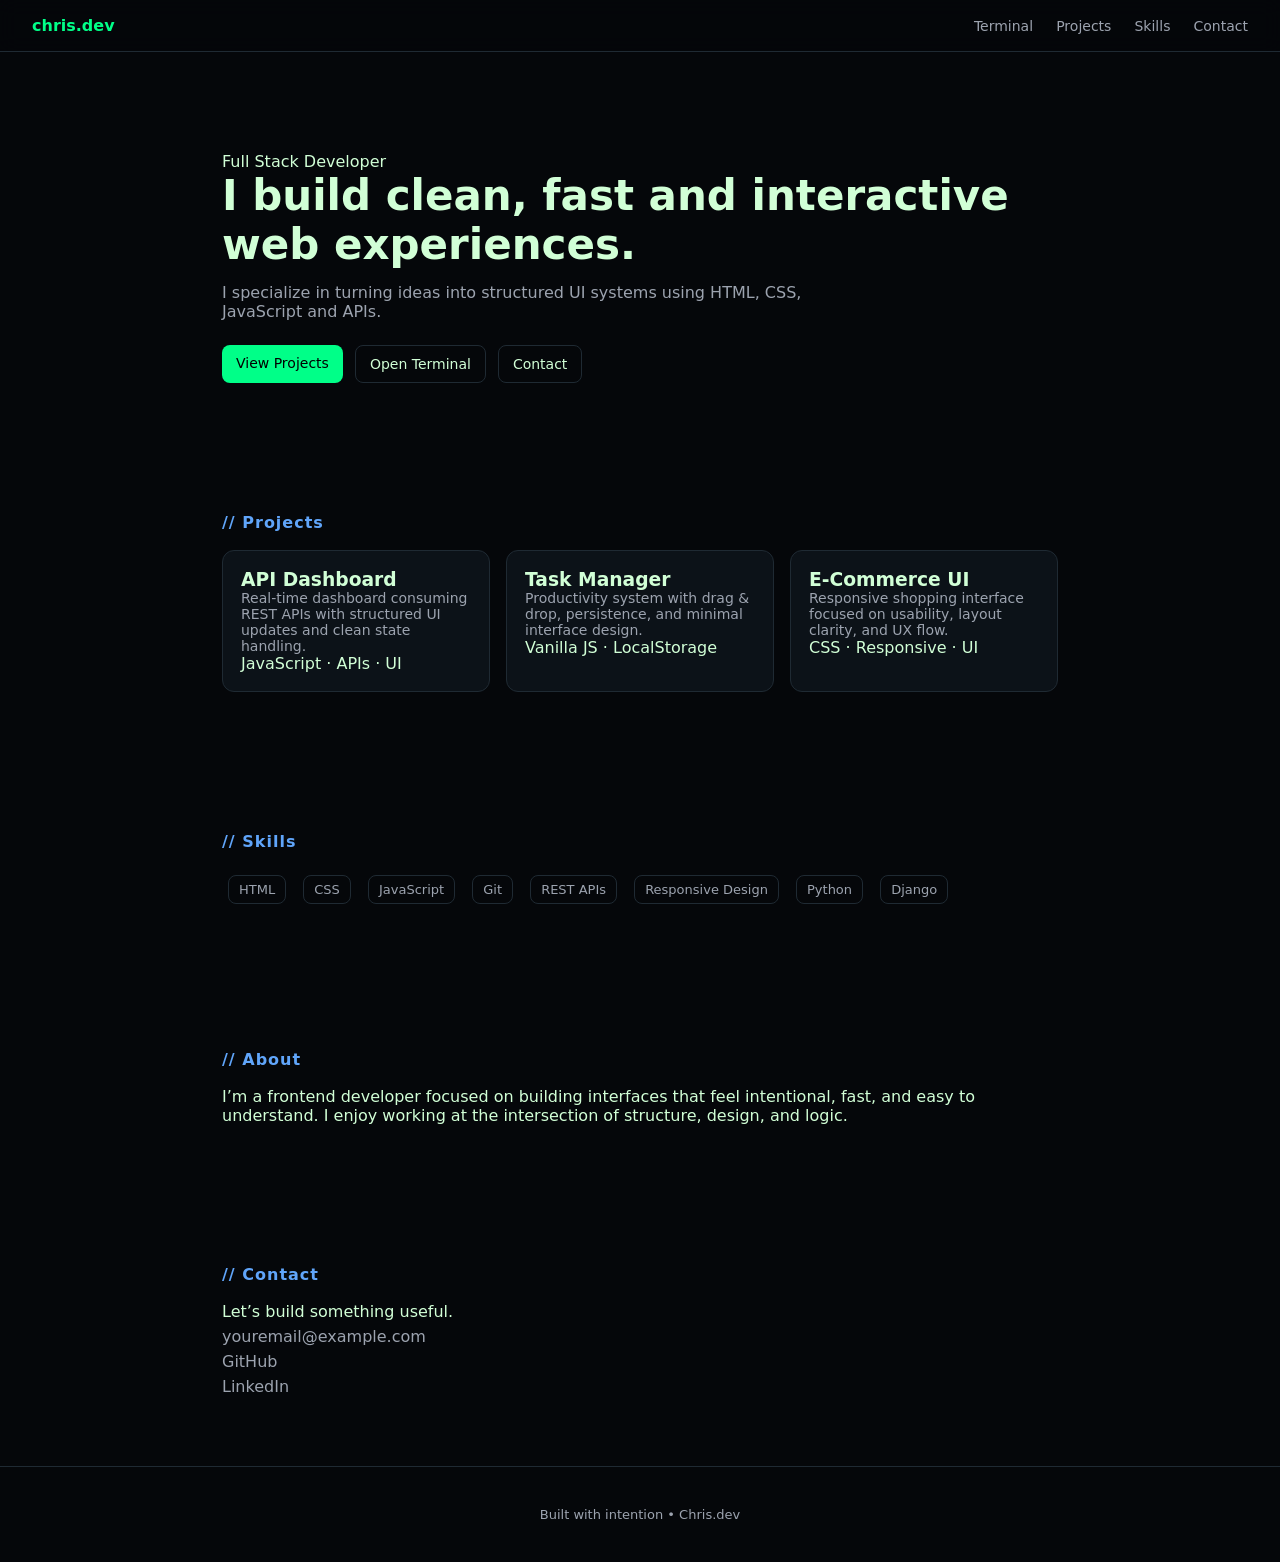
==== portfolio.html @ 82ab964b "Initial commit" ====
<!DOCTYPE html>
<html lang="en">
<head>
  <meta charset="UTF-8" />
  <meta name="viewport" content="width=device-width, initial-scale=1.0"/>
  <title>Chris | Frontend Developer</title>
  <link rel="stylesheet" href="portfolio.css"/>
  <link rel="stylesheet" href="base.css">
</head>

<body>

<header class="nav">
  <div class="logo">chris.dev</div>

  <nav>
    <a href="index.html">Terminal</a>
    <a href="#projects">Projects</a>
    <a href="#skills">Skills</a>
    <a href="#contact">Contact</a>
  </nav>
</header>

<main>

  <!-- HERO -->
  <section class="hero">
    <p class="tag">Full Stack Developer</p>

    <h1>
      I build clean, fast and interactive web experiences.
    </h1>

    <p class="subtitle">
      I specialize in turning ideas into structured UI systems using HTML, CSS, JavaScript and APIs.
    </p>

    <div class="actions">
      <a class="btn primary" href="#projects">View Projects</a>
      <a class="btn" href="index.html">Open Terminal</a>
      <a class="btn ghost" href="mailto:youremail@example.com">Contact</a>
    </div>
  </section>

  <!-- PROJECTS -->
  <section id="projects" class="section">
    <h2>// Projects</h2>

    <div class="grid">

      <article class="card">
        <h3>API Dashboard</h3>
        <p>Real-time dashboard consuming REST APIs with structured UI updates and clean state handling.</p>
        <div class="meta">JavaScript · APIs · UI</div>
      </article>

      <article class="card">
        <h3>Task Manager</h3>
        <p>Productivity system with drag & drop, persistence, and minimal interface design.</p>
        <div class="meta">Vanilla JS · LocalStorage</div>
      </article>

      <article class="card">
        <h3>E-Commerce UI</h3>
        <p>Responsive shopping interface focused on usability, layout clarity, and UX flow.</p>
        <div class="meta">CSS · Responsive · UI</div>
      </article>

    </div>
  </section>

  <!-- SKILLS -->
  <section id="skills" class="section">
    <h2>// Skills</h2>

    <div class="skills">
      <span>HTML</span>
      <span>CSS</span>
      <span>JavaScript</span>
      <span>Git</span>
      <span>REST APIs</span>
      <span>Responsive Design</span>
      <span>Python</span>
      <span>Django</span>
    </div>
  </section>

  <!-- ABOUT -->
  <section class="section">
    <h2>// About</h2>

    <p class="text">
      I’m a frontend developer focused on building interfaces that feel intentional, fast, and easy to understand.
      I enjoy working at the intersection of structure, design, and logic.
    </p>
  </section>

  <!-- CONTACT -->
  <section id="contact" class="section">
    <h2>// Contact</h2>

    <div class="contact">
      <p>Let’s build something useful.</p>

      <a href="mailto:youremail@example.com">youremail@example.com</a>
      <a href="https://github.com/">GitHub</a>
      <a href="https://linkedin.com/">LinkedIn</a>
    </div>
  </section>

</main>

<footer>
  <p>Built with intention • Chris.dev</p>
</footer>

</body>
</html>
---- portfolio.css ----
/* portfolio.css */

/* NAV */
.nav {
  position: sticky;
  top: 0;
  background: rgba(5, 7, 10, 0.85);
  backdrop-filter: blur(10px);
  border-bottom: 1px solid var(--border);

  display: flex;
  justify-content: space-between;
  padding: 16px 32px;
}

.logo {
  color: var(--green);
  font-weight: 600;
}

.nav a {
  color: var(--muted);
  text-decoration: none;
  margin-left: 18px;
  font-size: 14px;
}

.nav a:hover {
  color: var(--text);
}

/* HERO */
.hero {
  max-width: 900px;
  margin: auto;
  padding: 100px 32px 60px;
}

.hero h1 {
  font-size: 42px;
  font-weight: 600;
  margin-bottom: 14px;
}

.subtitle {
  color: var(--muted);
  max-width: 650px;
}

/* BUTTONS */
.actions {
  margin-top: 24px;
  display: flex;
  gap: 12px;
  flex-wrap: wrap;
}

.btn {
  padding: 10px 14px;
  border: 1px solid var(--border);
  border-radius: 8px;
  color: var(--text);
  text-decoration: none;
  font-size: 14px;
  transition: 0.2s;
}

.btn:hover {
  border-color: var(--cyan);
  transform: translateY(-2px);
}

.primary {
  background: var(--green);
  color: #000;
  border: none;
}

/* SECTIONS */
.section {
  max-width: 900px;
  margin: auto;
  padding: 70px 32px;
}

.section h2 {
  color: var(--cyan);
  font-size: 16px;
  margin-bottom: 18px;
  letter-spacing: 1px;
}

/* PROJECT GRID */
.grid {
  display: grid;
  grid-template-columns: repeat(auto-fit, minmax(240px, 1fr));
  gap: 16px;
}

.card {
  background: var(--panel);
  border: 1px solid var(--border);
  border-radius: 12px;
  padding: 18px;
  transition: 0.2s;
}

.card:hover {
  border-color: var(--cyan);
  transform: translateY(-3px);
}

.card p {
  color: var(--muted);
  font-size: 14px;
}

/* SKILLS */
.skills span {
  display: inline-block;
  margin: 6px;
  padding: 6px 10px;
  border: 1px solid var(--border);
  border-radius: 8px;
  color: var(--muted);
  font-size: 13px;
}

/* CONTACT */
.contact a {
  display: block;
  color: var(--muted);
  text-decoration: none;
  margin-top: 6px;
}

.contact a:hover {
  color: var(--text);
}

/* FOOTER */
footer {
  text-align: center;
  padding: 40px;
  border-top: 1px solid var(--border);
  color: var(--muted);
  font-size: 13px;
}
---- base.css ----
/* base.css */

:root {
  --bg: #05070a;
  --panel: #0c1218;
  --border: #1f2a33;

  --text: #d1ffd6;
  --muted: #9ca3af;

  --green: #00ff88;
  --cyan: #60a5fa;
}

* {
  margin: 0;
  padding: 0;
  box-sizing: border-box;
}

body {
  font-family: Inter, system-ui, sans-serif;
  background: var(--bg);
  color: var(--text);
}
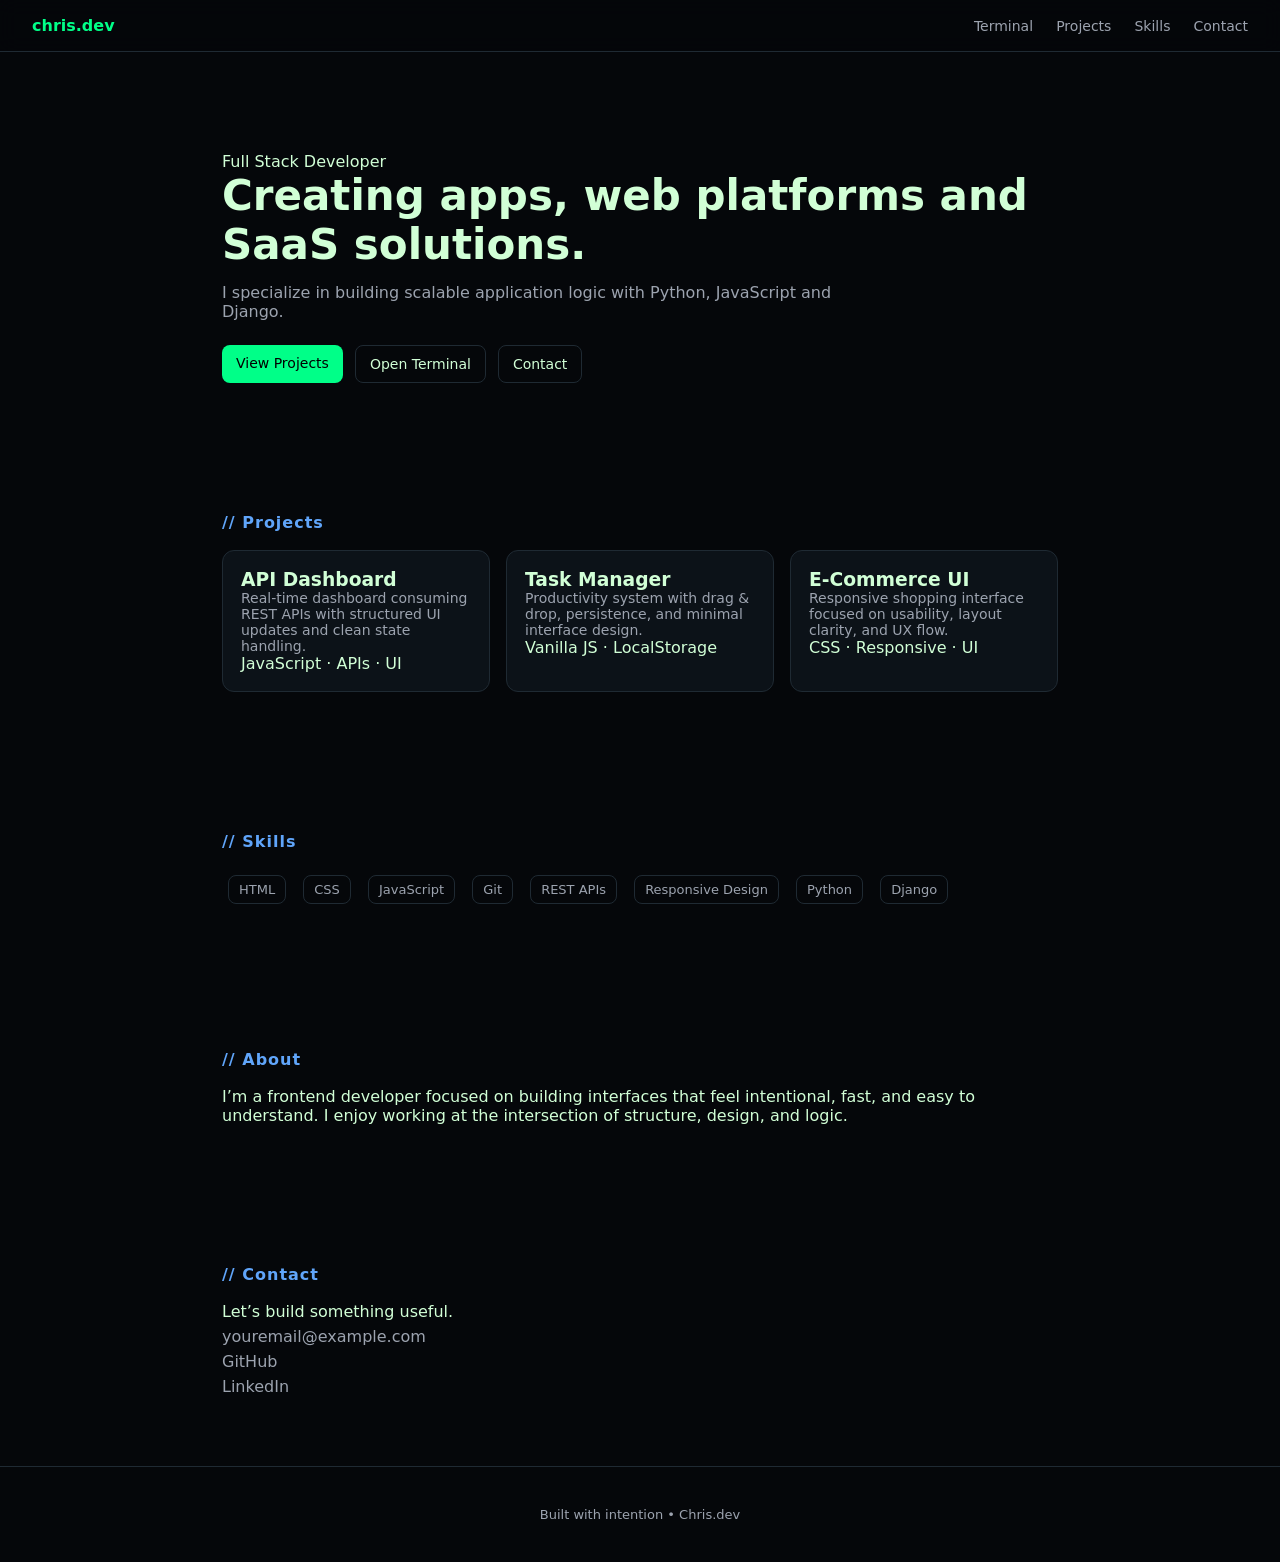
==== commit 826c8b4e: "The terminal now has a responsive desing and a better ui and ux with new command skills and an upgra" ====
--- a/portfolio.html
+++ b/portfolio.html
@@ -28,11 +28,11 @@
     <p class="tag">Full Stack Developer</p>
 
     <h1>
-      I build clean, fast and interactive web experiences.
+      Creating apps, web platforms and SaaS solutions.
     </h1>
 
     <p class="subtitle">
-      I specialize in turning ideas into structured UI systems using HTML, CSS, JavaScript and APIs.
+      I specialize in building scalable application logic with Python, JavaScript and Django.
     </p>
 
     <div class="actions">
--- a/portfolio.css
+++ b/portfolio.css
@@ -23,6 +23,8 @@
   text-decoration: none;
   margin-left: 18px;
   font-size: 14px;
+
+  transition: ease 0.3s;
 }
 
 .nav a:hover {
@@ -145,4 +147,19 @@
   border-top: 1px solid var(--border);
   color: var(--muted);
   font-size: 13px;
+}
+
+@media (max-width: 600px) {
+  .hero h1 {
+    font-size: 35px;
+    margin-top: 7px;
+  }
+
+  .hero {
+    padding: 50px 20px 25px;
+  }
+
+  .nav a {
+    margin-left: 6px;
+  }
 }
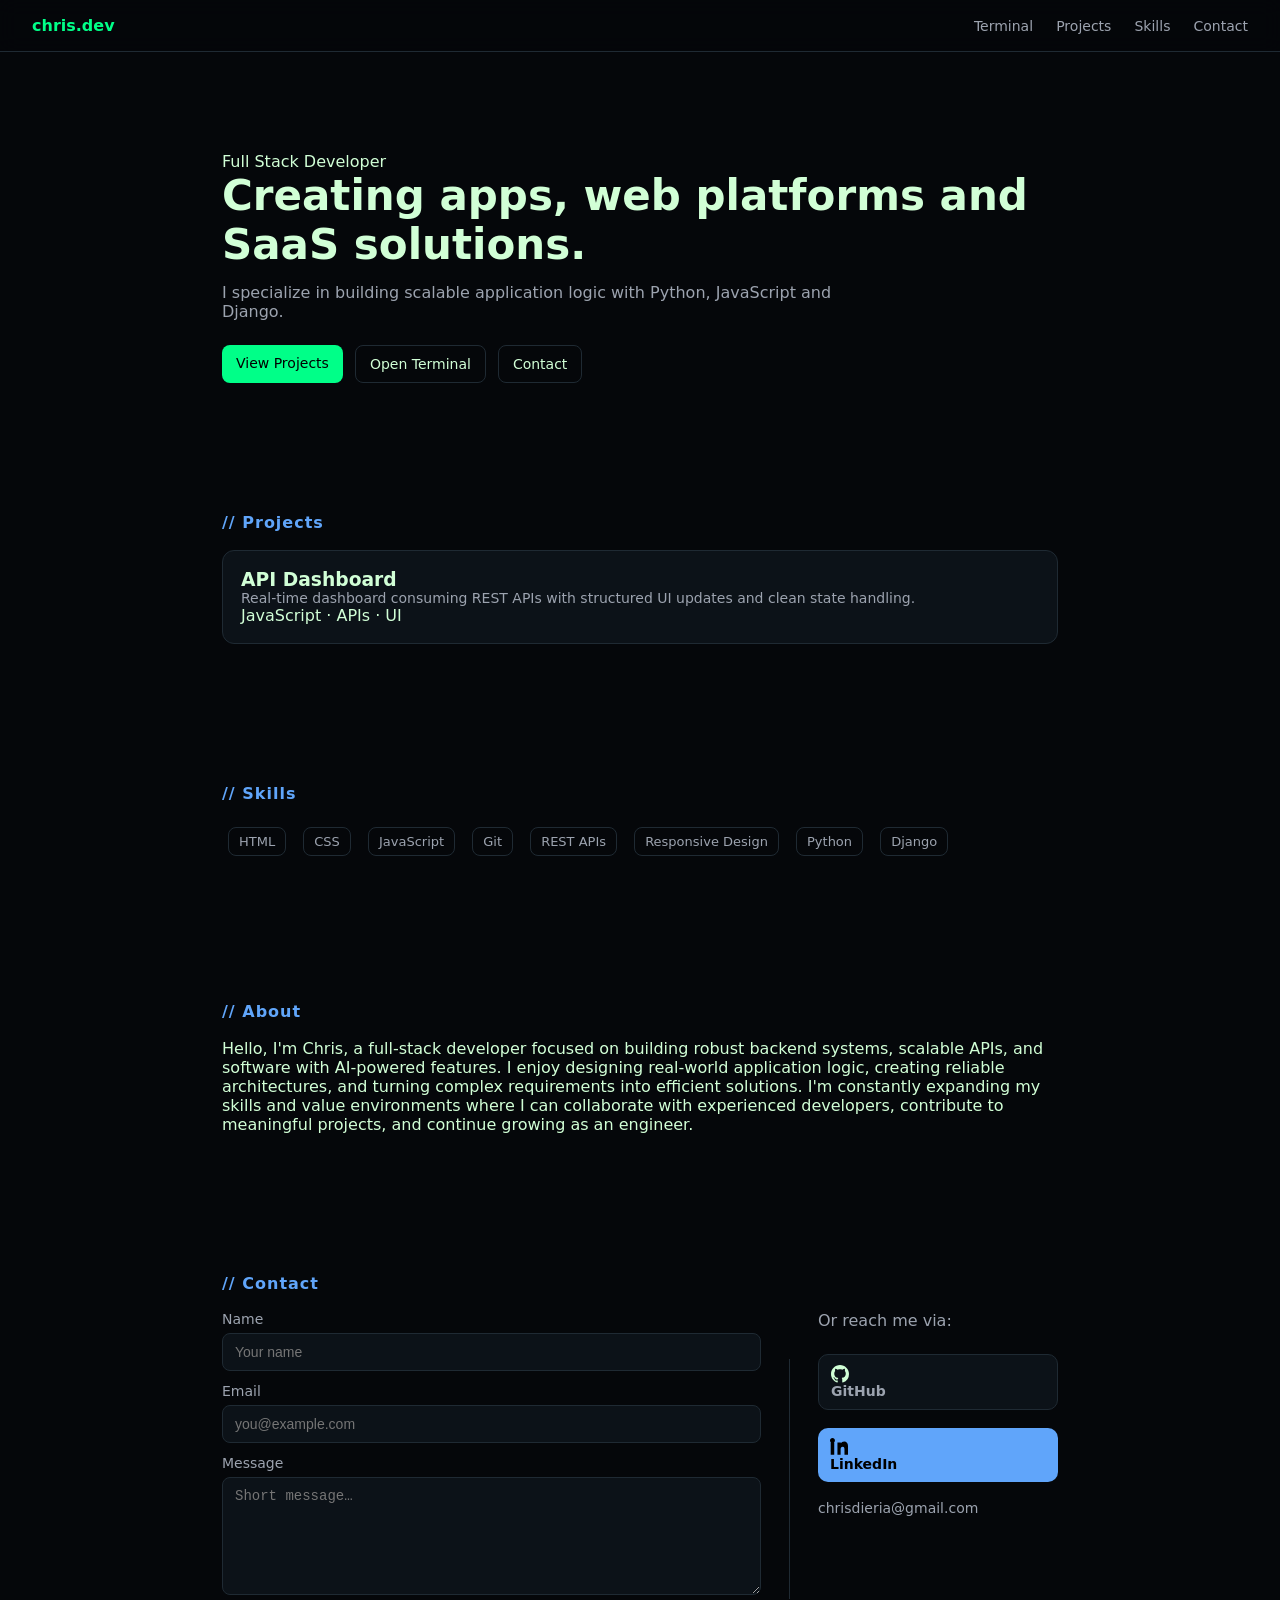
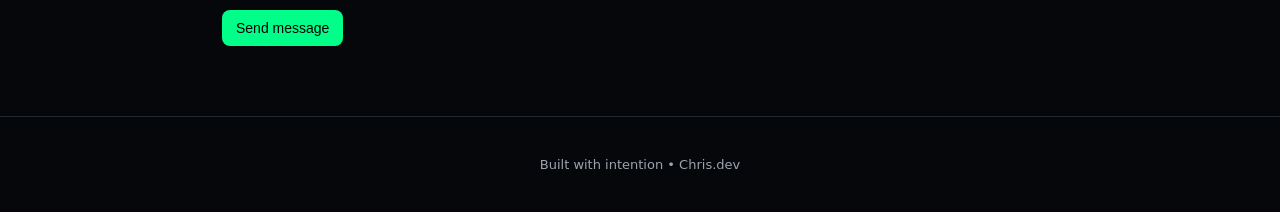
==== commit c9928f1c: "I make the ux in phone bette and add a form to contact me" ====
--- a/portfolio.html
+++ b/portfolio.html
@@ -3,7 +3,7 @@
 <head>
   <meta charset="UTF-8" />
   <meta name="viewport" content="width=device-width, initial-scale=1.0"/>
-  <title>Chris | Frontend Developer</title>
+  <title>Chris | Full Stack Developer</title>
   <link rel="stylesheet" href="portfolio.css"/>
   <link rel="stylesheet" href="base.css">
 </head>
@@ -53,19 +53,6 @@
         <p>Real-time dashboard consuming REST APIs with structured UI updates and clean state handling.</p>
         <div class="meta">JavaScript · APIs · UI</div>
       </article>
-
-      <article class="card">
-        <h3>Task Manager</h3>
-        <p>Productivity system with drag & drop, persistence, and minimal interface design.</p>
-        <div class="meta">Vanilla JS · LocalStorage</div>
-      </article>
-
-      <article class="card">
-        <h3>E-Commerce UI</h3>
-        <p>Responsive shopping interface focused on usability, layout clarity, and UX flow.</p>
-        <div class="meta">CSS · Responsive · UI</div>
-      </article>
-
     </div>
   </section>
 
@@ -90,8 +77,7 @@
     <h2>// About</h2>
 
     <p class="text">
-      I’m a frontend developer focused on building interfaces that feel intentional, fast, and easy to understand.
-      I enjoy working at the intersection of structure, design, and logic.
+      Hello, I'm Chris, a full-stack developer focused on building robust backend systems, scalable APIs, and software with AI-powered features. I enjoy designing real-world application logic, creating reliable architectures, and turning complex requirements into efficient solutions. I'm constantly expanding my skills and value environments where I can collaborate with experienced developers, contribute to meaningful projects, and continue growing as an engineer.
     </p>
   </section>
 
@@ -100,11 +86,53 @@
     <h2>// Contact</h2>
 
     <div class="contact">
-      <p>Let’s build something useful.</p>
 
-      <a href="mailto:youremail@example.com">youremail@example.com</a>
-      <a href="https://github.com/">GitHub</a>
-      <a href="https://linkedin.com/">LinkedIn</a>
+      <div class="contact-grid">
+        <form class="contact-form" action="mailto:chrisdieria@gmail.com" method="post" enctype="text/plain">
+          <label>
+            <span>Name</span>
+            <input type="text" name="name"  placeholder="Your name" />
+          </label>
+
+          <label>
+            <span>Email</span>
+            <input type="email" name="email" required placeholder="you@example.com" />
+          </label>
+
+          <label>
+            <span>Message</span>
+            <textarea name="message" rows="6" placeholder="Short message…" required></textarea>
+          </label>
+
+          <div class="form-actions">
+            <button class="btn primary" type="submit">Send message</button>
+          </div>
+        </form>
+
+        <div class="divider" aria-hidden="true"></div>
+
+        <div class="contact-links">
+          <p>Or reach me via:</p>
+
+          <a class="social-btn github" href="https://github.com/" target="_blank" rel="noopener noreferrer">
+            <!-- GitHub Mark (simple) -->
+            <svg width="18" height="18" viewBox="0 0 16 16" fill="none" xmlns="http://www.w3.org/2000/svg" aria-hidden="true">
+              <path d="M8 0C3.58 0 0 3.58 0 8c0 3.54 2.29 6.53 5.47 7.59.4.07.55-.17.55-.38 0-.19-.01-.82-.01-1.49-2.01.37-2.53-.49-2.69-.94-.09-.23-.48-.94-.82-1.13-.28-.15-.68-.52-.01-.53.63-.01 1.08.58 1.23.82.72 1.21 1.87.87 2.33.66.07-.52.28-.87.51-1.07-1.78-.2-3.64-.89-3.64-3.95 0-.87.31-1.59.82-2.15-.08-.2-.36-1.02.08-2.12 0 0 .67-.21 2.2.82.64-.18 1.32-.27 2-.27.68 0 1.36.09 2 .27 1.53-1.04 2.2-.82 2.2-.82.44 1.1.16 1.92.08 2.12.51.56.82 1.28.82 2.15 0 3.07-1.87 3.75-3.65 3.95.29.25.54.73.54 1.48 0 1.07-.01 1.93-.01 2.2 0 .21.15.46.55.38A8.013 8.013 0 0 0 16 8c0-4.42-3.58-8-8-8z" fill="currentColor"/>
+            </svg>
+            <span>GitHub</span>
+          </a>
+
+          <a class="social-btn linkedin" href="https://linkedin.com/" target="_blank" rel="noopener noreferrer">
+            <!-- LinkedIn Mark (simple) -->
+            <svg width="18" height="18" viewBox="0 0 34 34" fill="none" xmlns="http://www.w3.org/2000/svg" aria-hidden="true">
+              <path d="M34 20.339v11.072h-6.667V21.98c0-2.42-.047-5.533-3.372-5.533-3.378 0-3.896 2.64-3.896 5.372v9.612H14.07V8.5h6.4v1.596h.09c.892-1.69 3.072-3.472 6.324-3.472C31.03 6.624 34 9.62 34 15.07v5.27zM4.667 0C2.094 0 0 2.12 0 4.732c0 2.528 2.06 4.625 4.667 4.625h.053C7.28 9.357 9.333 7.26 9.333 4.732 9.333 2.12 7.28 0 4.72 0H4.667zM1.333 31.411h6.667V8.5H1.333v22.911z" fill="currentColor"/>
+            </svg>
+            <span>LinkedIn</span>
+          </a>
+
+          <a class="contact-email" href="mailto:chrisdieria@gmail.com">chrisdieria@gmail.com</a>
+        </div>
+      </div>
     </div>
   </section>
 
--- a/portfolio.css
+++ b/portfolio.css
@@ -140,6 +140,107 @@
   color: var(--text);
 }
 
+/* Contact */
+
+.contact .lead {
+  margin-bottom: 18px;
+  color: var(--muted);
+}
+
+.contact-grid {
+  display: flex;
+  gap: 28px;
+  align-items: flex-start;
+}
+
+.contact-form {
+  flex: 1 1 420px;
+  background: transparent;
+}
+
+.contact-form label {
+  display: block;
+  margin-bottom: 12px;
+  color: var(--muted);
+  font-size: 14px;
+}
+
+.contact-form label span {
+  font-size: 14px;
+  display: block;
+  margin-bottom: 6px;
+}
+
+.contact-form input,
+.contact-form textarea {
+  width: 100%;
+  padding: 10px 12px;
+  border-radius: 8px;
+  border: 1px solid var(--border);
+  background: var(--panel);
+  color: var(--text);
+  font-size: 14px;
+
+  transition: ease 0.4s;
+}
+
+.contact-form input:focus,
+.contact-form textarea:focus {
+  outline: none;
+  border-color: var(--cyan);
+}
+
+.contact-form textarea { resize: vertical; }
+
+.form-actions { margin-top: 10px; }
+
+.divider {
+  width: 1px;
+  background: var(--border);
+  height: 240px;
+  align-self: center;
+}
+
+.contact-links {
+  width: 240px;
+  display: flex;
+  flex-direction: column;
+  gap: 12px;
+  align-items: stretch;
+}
+
+.contact-links p { color: var(--muted); margin-bottom: 6px; }
+
+.social-btn {
+  display: inline-flex;
+  align-items: center;
+  gap: 10px;
+  padding: 10px 12px;
+  border-radius: 10px;
+  text-decoration: none;
+  font-weight: 600;
+  font-size: 14px;
+  color: var(--text);
+  border: 1px solid var(--border);
+}
+
+.social-btn svg { display: block; color: var(--text); }
+
+.social-btn.github { background: var(--panel); }
+.social-btn.github:hover { border-color: var(--green); color: var(--text); }
+
+.social-btn.linkedin { background: var(--cyan); color: #000; border: none; }
+.social-btn.linkedin svg { color: #000; }
+.social-btn.linkedin:hover { filter: brightness(0.95); }
+
+.contact-email { color: var(--muted); text-decoration: none; font-size: 14px; }
+
+@media (max-width: 760px) {
+  .contact-grid { flex-direction: column; }
+  .divider { display: none; }
+  .contact-links { width: 100%; }
+}
+
 /* FOOTER */
 footer {
   text-align: center;
